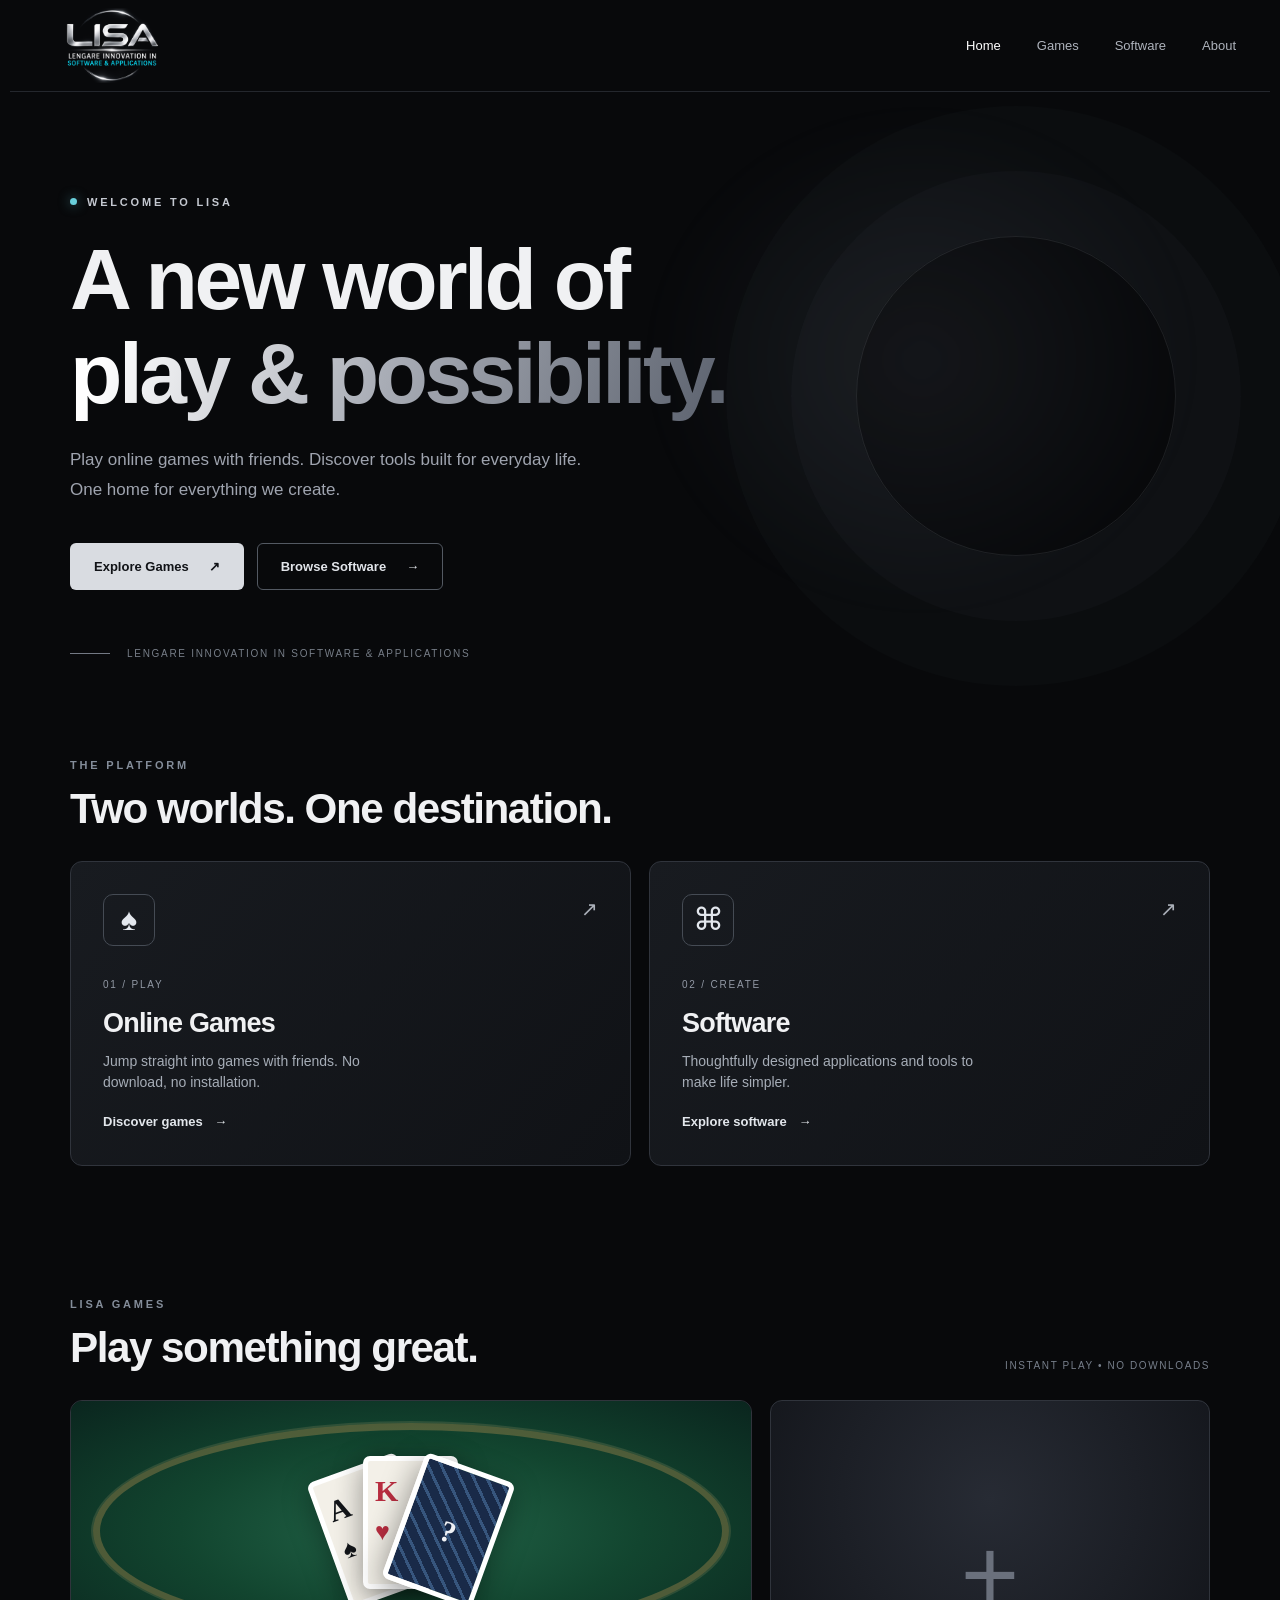
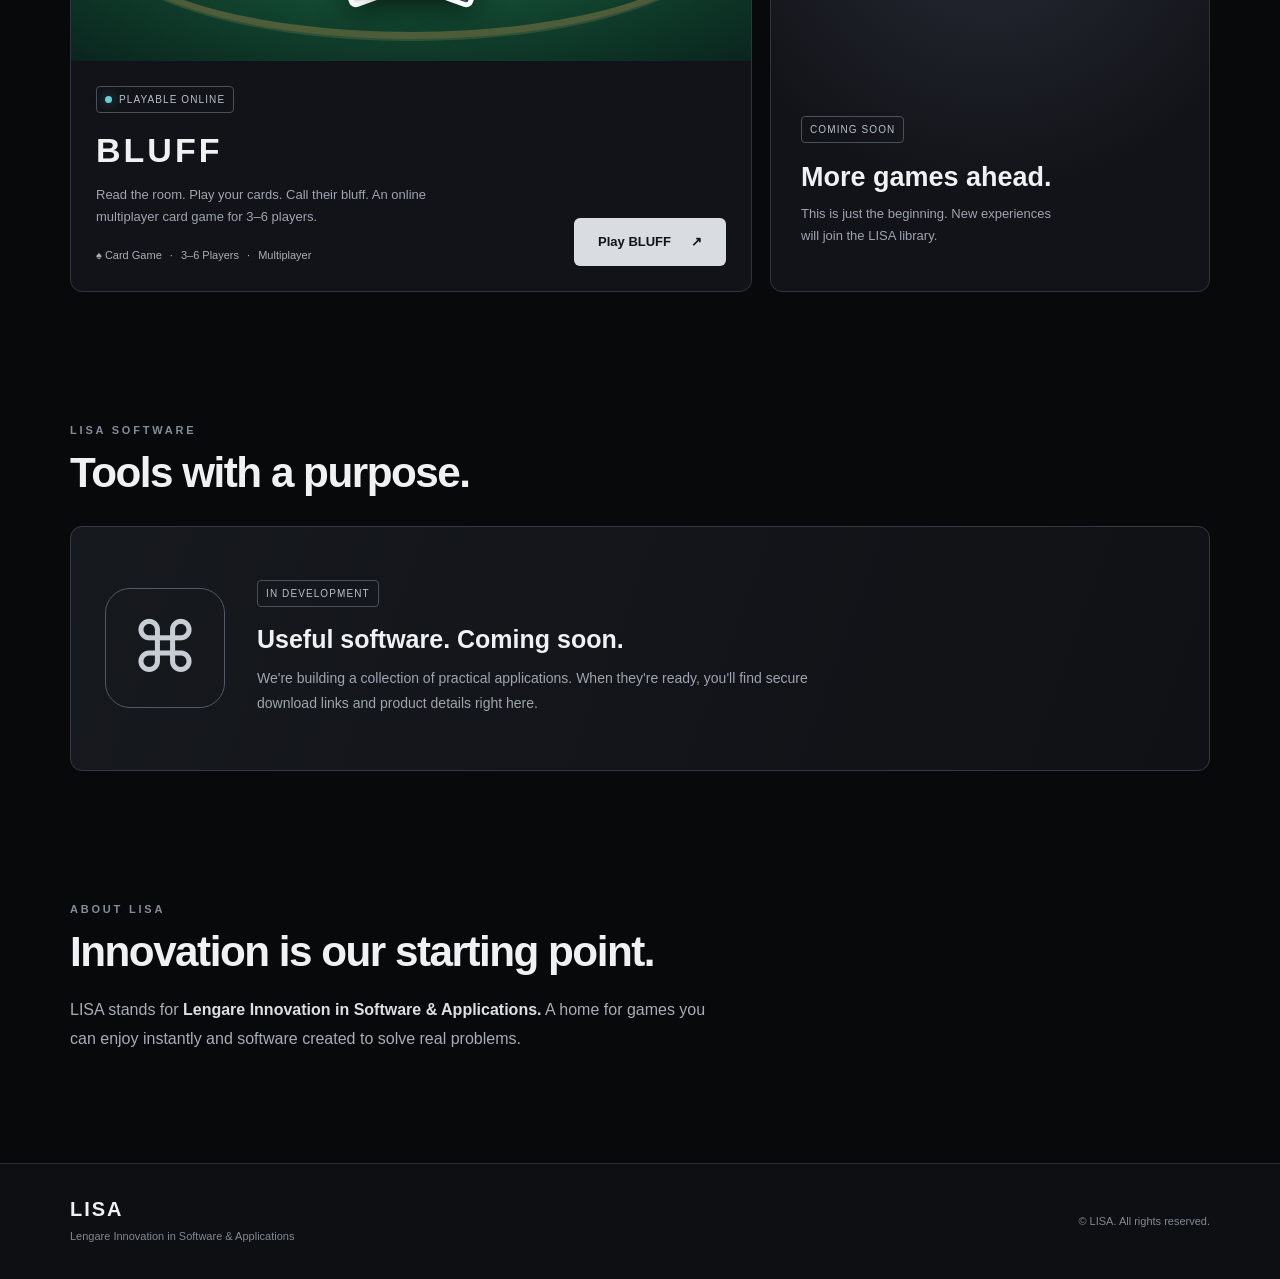
==== index.html @ 3a9e1eb2 "Add files via upload" ====
<!DOCTYPE html>
<html lang="en">

<head>
    <meta charset="UTF-8">
    <meta name="viewport" content="width=device-width, initial-scale=1.0">
    <meta name="theme-color" content="#08090b">
    <meta name="description"
        content="LISA — Lengare Innovation in Software & Applications. Play games online and discover useful software.">
    <title>LISA | Games & Software</title>
    <link rel="icon" type="image/png" href="assets/lisa-logo.png">
    <link rel="stylesheet" href="style.css">
    <script src="script.js" defer></script>
</head>

<body>
    <div class="ambient ambient-one" aria-hidden="true"></div>

    <header class="site-header">
        <a class="brand" href="#home" aria-label="LISA Home">
            <img src="assets/lisa-logo.png" alt="LISA — Lengare Innovation in Software & Applications">
        </a>

        <button class="menu-toggle" id="menuToggle" aria-controls="siteNav" aria-expanded="false"
            aria-label="Open navigation">
            <span></span><span></span><span></span>
        </button>

        <nav id="siteNav" class="site-nav" aria-label="Main navigation">
            <a href="#home" class="nav-link active">Home</a>
            <a href="#games" class="nav-link">Games</a>
            <a href="#software" class="nav-link">Software</a>
            <a href="#about" class="nav-link">About</a>
        </nav>
    </header>

    <main>
        <section class="hero container" id="home" aria-labelledby="hero-title">
            <div class="eyebrow">
                <span class="light-dot"></span> WELCOME TO LISA
            </div>

            <h1 id="hero-title">
                A new world of<br>
                <em>play & possibility.</em>
            </h1>

            <p class="hero-copy">
                Play online games with friends. Discover tools built for everyday life.
                One home for everything we create.
            </p>

            <div class="hero-actions">
                <a class="button button-primary" href="#games">
                    Explore Games <span aria-hidden="true">↗</span>
                </a>
                <a class="button button-ghost" href="#software">
                    Browse Software <span aria-hidden="true">→</span>
                </a>
            </div>

            <div class="hero-label">
                <span class="hero-line"></span>
                LENGARE INNOVATION IN SOFTWARE & APPLICATIONS
            </div>

            <div class="hero-glow" aria-hidden="true"></div>
        </section>

        <section class="section container" id="explore" aria-labelledby="explore-title">
            <div class="section-top">
                <div>
                    <p class="section-kicker">THE PLATFORM</p>
                    <h2 id="explore-title">Two worlds. One destination.</h2>
                </div>
            </div>

            <div class="category-grid">
                <a class="category-card" href="#games">
                    <div class="category-top">
                        <span class="category-icon">♠</span>
                        <span class="small-arrow">↗</span>
                    </div>
                    <div>
                        <span class="category-number">01 / PLAY</span>
                        <h3>Online Games</h3>
                        <p>Jump straight into games with friends. No download, no installation.</p>
                        <span class="category-cta">Discover games <span aria-hidden="true">→</span></span>
                    </div>
                </a>

                <a class="category-card" href="#software">
                    <div class="category-top">
                        <span class="category-icon">⌘</span>
                        <span class="small-arrow">↗</span>
                    </div>
                    <div>
                        <span class="category-number">02 / CREATE</span>
                        <h3>Software</h3>
                        <p>Thoughtfully designed applications and tools to make life simpler.</p>
                        <span class="category-cta">Explore software <span aria-hidden="true">→</span></span>
                    </div>
                </a>
            </div>
        </section>

        <section class="section container" id="games" aria-labelledby="games-title">
            <div class="section-top">
                <div>
                    <p class="section-kicker">LISA GAMES</p>
                    <h2 id="games-title">Play something great.</h2>
                </div>
                <span class="section-aside">INSTANT PLAY • NO DOWNLOADS</span>
            </div>

            <div class="game-grid">
                <article class="game-card featured-game">
                    <div class="game-art" aria-hidden="true">
                        <div class="table-ring">
                            <span class="play-card card-a">A<span>♠</span></span>
                            <span class="play-card card-b">K<span>♥</span></span>
                            <span class="play-card card-c">?</span>
                        </div>
                    </div>

                    <div class="game-info">
                        <div>
                            <span class="tag live-tag">
                                <span class="light-dot"></span> PLAYABLE ONLINE
                            </span>

                            <h3>BLUFF</h3>

                            <p>
                                Read the room. Play your cards. Call their bluff.
                                An online multiplayer card game for 3–6 players.
                            </p>

                            <span class="meta">
                                ♠ Card Game
                                <span class="dot-separator">·</span>
                                3–6 Players
                                <span class="dot-separator">·</span>
                                Multiplayer
                            </span>
                        </div>

                        <a class="button button-primary" id="bluffPlay" href="#games">
                            Play BLUFF <span aria-hidden="true">↗</span>
                        </a>
                    </div>
                </article>

                <div class="coming-card">
                    <div class="coming-symbol">+</div>
                    <span class="tag">COMING SOON</span>
                    <h3>More games ahead.</h3>
                    <p>
                        This is just the beginning.
                        New experiences will join the LISA library.
                    </p>
                </div>
            </div>
        </section>

        <section class="section container" id="software" aria-labelledby="software-title">
            <div class="section-top">
                <div>
                    <p class="section-kicker">LISA SOFTWARE</p>
                    <h2 id="software-title">Tools with a purpose.</h2>
                </div>
            </div>

            <div class="software-banner">
                <div class="software-mark" aria-hidden="true">⌘</div>
                <div>
                    <span class="tag">IN DEVELOPMENT</span>
                    <h3>Useful software. Coming soon.</h3>
                    <p>
                        We're building a collection of practical applications.
                        When they're ready, you'll find secure download links
                        and product details right here.
                    </p>
                </div>
            </div>
        </section>

        <section class="section container about-section" id="about" aria-labelledby="about-title">
            <p class="section-kicker">ABOUT LISA</p>
            <h2 id="about-title">Innovation is our starting point.</h2>
            <p>
                LISA stands for
                <strong>Lengare Innovation in Software & Applications.</strong>
                A home for games you can enjoy instantly and software
                created to solve real problems.
            </p>
        </section>
    </main>

    <footer class="site-footer">
        <div class="container footer-inner">
            <div>
                <strong>LISA</strong>
                <p>Lengare Innovation in Software & Applications</p>
            </div>
            <span>© <span id="year"></span> LISA. All rights reserved.</span>
        </div>
    </footer>

    <div class="toast" id="toast" role="status" aria-live="polite"></div>
</body>

</html>
---- style.css ----
:root{color-scheme:dark;--bg:#08090b;--panel:#121418;--panel2:#181a1f;--line:#2f333b;--text:#f0f1f3;--muted:#9fa4af;--silver:#cbd0d8;--cyan:#69cfdb}
*{box-sizing:border-box}html{scroll-behavior:smooth;scroll-padding-top:105px}body{margin:0;background:var(--bg);font-family:Inter,"Segoe UI",Arial,sans-serif;color:var(--text);line-height:1.5}a{color:inherit;text-decoration:none}button{font:inherit}.container{width:min(1140px,calc(100% - 48px));margin-inline:auto}.ambient{position:absolute;z-index:-1;pointer-events:none;filter:blur(5px)}.ambient-one{top:90px;right:5%;width:46vw;height:540px;background:radial-gradient(ellipse,rgba(95,103,119,.14),transparent 67%)}.site-header{height:92px;display:flex;align-items:center;justify-content:space-between;max-width:1260px;margin:auto;padding:12px 34px;border-bottom:1px solid #24272d}.brand img{width:135px;height:auto;display:block;mix-blend-mode:screen}.site-nav{display:flex;gap:36px}.nav-link{font-size:13px;color:#aeb3bc;transition:color .2s}.nav-link:hover,.nav-link.active{color:white}.menu-toggle{display:none;background:none;border:0;cursor:pointer}.menu-toggle span{display:block;width:24px;height:2px;background:white;margin:5px}.hero{min-height:600px;position:relative;display:flex;flex-direction:column;justify-content:center;align-items:flex-start;isolation:isolate;padding-block:80px}.eyebrow,.section-kicker{font-size:11px;color:#c4c8d0;font-weight:650;letter-spacing:2.8px}.eyebrow{display:flex;gap:10px;align-items:center}.light-dot{width:7px;height:7px;display:inline-block;border-radius:50%;background:var(--cyan);box-shadow:0 0 12px rgba(105,207,219,.55)}h1,h2,h3,p{margin-top:0}h1{margin:22px 0 24px;font-size:clamp(45px,6.7vw,91px);letter-spacing:-3.5px;line-height:1.1;font-weight:620;max-width:900px}h1 em{font-style:normal;background:linear-gradient(110deg,#fff 6%,#a9adb6 48%,#626874 95%);background-clip:text;color:transparent}.hero-copy{font-size:17px;line-height:1.8;color:var(--muted);max-width:540px}.hero-actions{display:flex;gap:13px;flex-wrap:wrap;margin-top:20px}.button{display:inline-flex;align-items:center;justify-content:center;gap:20px;padding:13px 23px;border:1px solid transparent;border-radius:6px;font-size:13px;font-weight:650;transition:transform .2s,background .2s,border-color .2s}.button:hover{transform:translateY(-2px)}.button-primary{background:#d9dce1;color:#111317}.button-primary:hover{background:#fff}.button-ghost{border-color:#535962;color:#e2e5ea}.button-ghost:hover{border-color:#f2f3f4;background:#1b1d21}.hero-label{position:absolute;bottom:31px;font-size:10px;letter-spacing:1.7px;color:#777e88;display:flex;gap:17px;align-items:center}.hero-line{width:40px;height:1px;background:#737984}.hero-glow{position:absolute;z-index:-1;right:3%;top:24%;width:320px;height:320px;border:1px solid rgba(217,222,232,.1);border-radius:50%;box-shadow:0 0 0 65px rgba(200,207,220,.018),0 0 0 130px rgba(200,207,220,.014)}.section{padding-block:65px}.section-top{display:flex;align-items:end;justify-content:space-between;margin-bottom:27px;gap:20px}.section-kicker{color:#848d9a;margin:0 0 10px}h2{font-size:clamp(27px,3.3vw,43px);letter-spacing:-1.5px;line-height:1.2;margin:0;font-weight:600}.section-aside{color:#777f8b;font-size:10px;letter-spacing:1.6px;white-space:nowrap}.category-grid{display:grid;grid-template-columns:repeat(2,minmax(0,1fr));gap:18px}.category-card{min-height:305px;display:flex;flex-direction:column;justify-content:space-between;padding:32px;border:1px solid #30343c;border-radius:12px;background:linear-gradient(130deg,#181b20,#101216);transition:transform .2s,border-color .2s,background .2s}.category-card:hover{transform:translateY(-4px);border-color:#7e8794;background:linear-gradient(130deg,#22262c,#111317)}.category-top{display:flex;justify-content:space-between;align-items:start}.category-icon{display:inline-flex;align-items:center;justify-content:center;width:52px;height:52px;border-radius:10px;border:1px solid #454b54;font-size:31px;color:#e3e7ed}.small-arrow{font-size:20px;color:#abb0b9}.category-number{font-size:10px;letter-spacing:1.8px;color:#9299a5}.category-card h3{font-size:27px;letter-spacing:-.8px;margin:8px 0}.category-card p{color:#a6adb7;font-size:14px;max-width:320px;margin-bottom:16px}.category-cta{font-size:13px;font-weight:650;color:#e3e7ec}.category-cta span{margin-left:8px}.game-grid{display:grid;grid-template-columns:1.55fr 1fr;gap:18px}.game-card,.coming-card{border:1px solid #30343c;border-radius:12px;overflow:hidden;background:#111318}.game-art{height:260px;display:grid;place-items:center;background:radial-gradient(ellipse at 50% 50%,#226448 0%,#12452f 48%,#0a251e 100%);position:relative}.game-art:before{content:"";position:absolute;inset:22px;border:7px solid rgba(188,147,80,.36);border-radius:50%;box-shadow:0 0 0 2px rgba(235,199,133,.14)}.table-ring{position:relative;width:170px;height:170px}.play-card{position:absolute;width:95px;height:133px;background:#f3f0e8;border:5px solid white;color:#121519;border-radius:7px;box-shadow:0 8px 30px #0006;font-family:Georgia,serif;font-weight:bold;font-size:30px;padding:7px}.play-card span{display:block;font-size:25px}.card-a{left:0;top:18px;transform:rotate(-20deg)}.card-b{left:37px;top:10px;transform:rotate(0);color:#b82d40}.card-c{left:75px;top:18px;transform:rotate(20deg);background:repeating-linear-gradient(45deg,#192a48,#192a48 9px,#37567e 9px,#37567e 12px);color:#eff1f5;text-align:center;padding-top:40px}.game-info{padding:25px;display:flex;justify-content:space-between;align-items:end;gap:20px}.tag{font-size:10px;letter-spacing:1.1px;color:#b9c0cb;border:1px solid #4a5059;border-radius:4px;padding:5px 8px;display:inline-flex;gap:7px;align-items:center}.game-info h3{font-size:34px;letter-spacing:3px;margin:12px 0 8px}.game-info p{color:var(--muted);font-size:13px;max-width:390px;line-height:1.7}.meta{color:#a8afba;font-size:11px}.dot-separator{padding:0 5px}.game-info .button{white-space:nowrap}.coming-card{min-height:420px;display:flex;flex-direction:column;justify-content:end;padding:30px;background:radial-gradient(circle at 50% 20%,#272b34,#111318 66%)}.coming-symbol{font-size:100px;font-weight:200;text-align:center;color:#6a707c;flex:1;display:grid;place-items:center}.coming-card .tag{align-self:flex-start}.coming-card h3{font-size:27px;margin:14px 0 6px}.coming-card p{font-size:13px;line-height:1.7;color:var(--muted);max-width:260px}.software-banner{min-height:245px;padding:34px;display:flex;gap:32px;align-items:center;border:1px solid #343943;border-radius:12px;background:linear-gradient(110deg,#16191e,#0f1115)}.software-mark{width:120px;height:120px;flex:none;border:1px solid #535a64;border-radius:25px;color:#c8cdd5;font-size:70px;display:grid;place-items:center}.software-banner h3{font-size:25px;margin:14px 0 8px}.software-banner p{max-width:600px;color:var(--muted);font-size:14px;line-height:1.8;margin:0}.about-section{padding-bottom:110px}.about-section p:last-child{color:#a7adb7;line-height:1.8;max-width:650px;margin:18px 0 0}.about-section strong{color:#dce0e5;font-weight:600}.site-footer{border-top:1px solid #2b2f35;background:#0d0f12;padding:30px 0}.footer-inner{display:flex;align-items:center;justify-content:space-between;gap:16px}.footer-inner strong{font-size:20px;letter-spacing:2px}.footer-inner p,.footer-inner>span{color:#818995;font-size:11px;margin:4px 0}.toast{position:fixed;bottom:22px;left:50%;transform:translate(-50%,20px);opacity:0;pointer-events:none;padding:12px 18px;border:1px solid #626a76;border-radius:8px;background:#20252c;color:white;max-width:calc(100% - 24px);text-align:center;font-size:13px;transition:opacity .25s,transform .25s;z-index:20}.toast.visible{opacity:1;transform:translate(-50%,0)}
@media(max-width:850px){.game-grid{grid-template-columns:1fr}.game-art{height:300px}.hero-glow{opacity:.45}.game-info{align-items:center}}@media(max-width:640px){.container{width:min(100% - 32px,1140px)}.site-header{height:80px;padding:10px 17px}.brand img{width:112px}.menu-toggle{display:block;position:relative;z-index:5}.site-nav{display:none;position:absolute;z-index:4;left:0;right:0;top:80px;background:#121418;border-bottom:1px solid #3b404a;flex-direction:column;gap:0;padding:10px 20px}.site-nav.open{display:flex}.nav-link{padding:13px 8px}.hero{min-height:540px;padding-block:70px 95px}h1{letter-spacing:-2px}.hero-copy{font-size:15px}.hero-label{font-size:8px;letter-spacing:.8px}.hero-glow{right:-60px;width:200px;height:200px}.section{padding-block:45px}.section-top{display:block}.section-aside{display:block;margin-top:13px}.category-grid{grid-template-columns:1fr}.category-card{min-height:260px;padding:25px}.game-info{flex-direction:column;align-items:flex-start}.game-info .button{width:100%}.game-art{height:230px}.software-banner{padding:24px;display:block}.software-mark{height:70px;width:70px;font-size:40px;border-radius:15px;margin-bottom:20px}.footer-inner{flex-direction:column;align-items:flex-start}}
@media(prefers-reduced-motion:reduce){html{scroll-behavior:auto}*,*:before,*:after{transition-duration:.01ms!important;animation-duration:.01ms!important}}
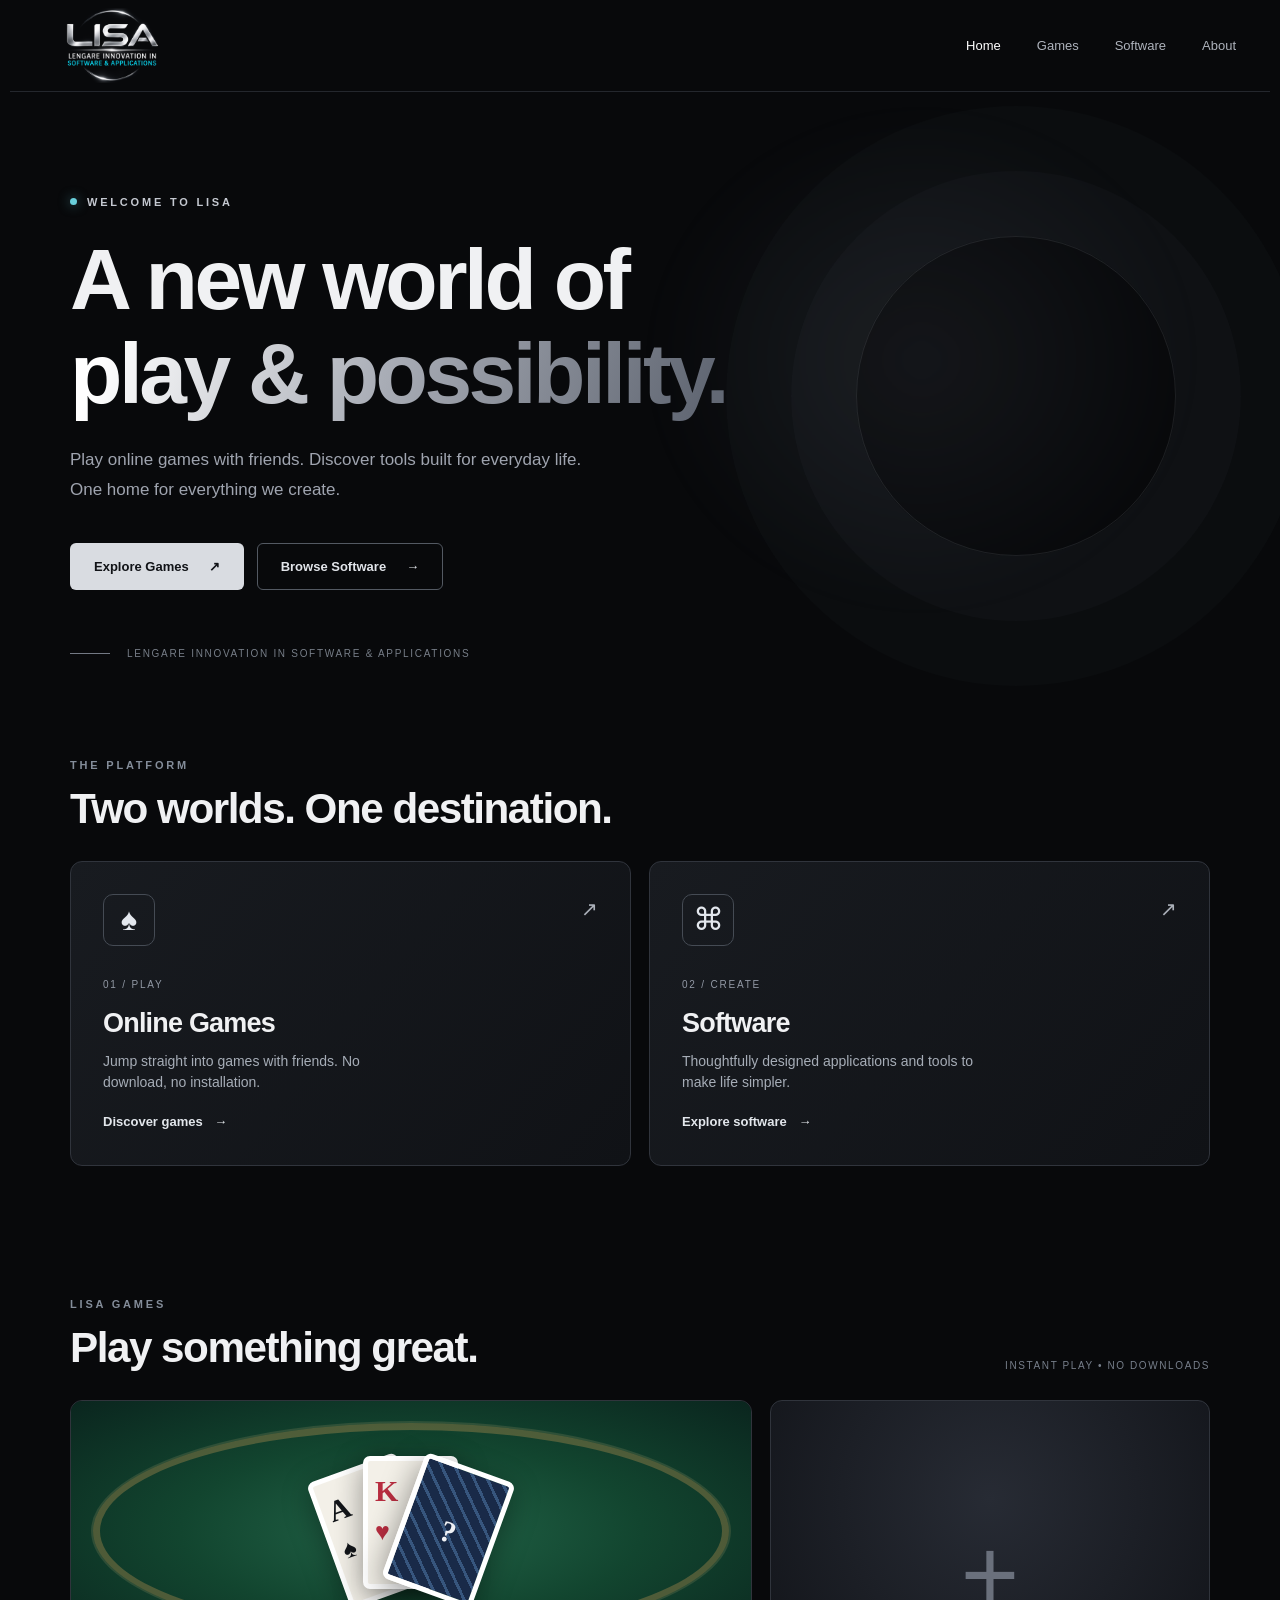
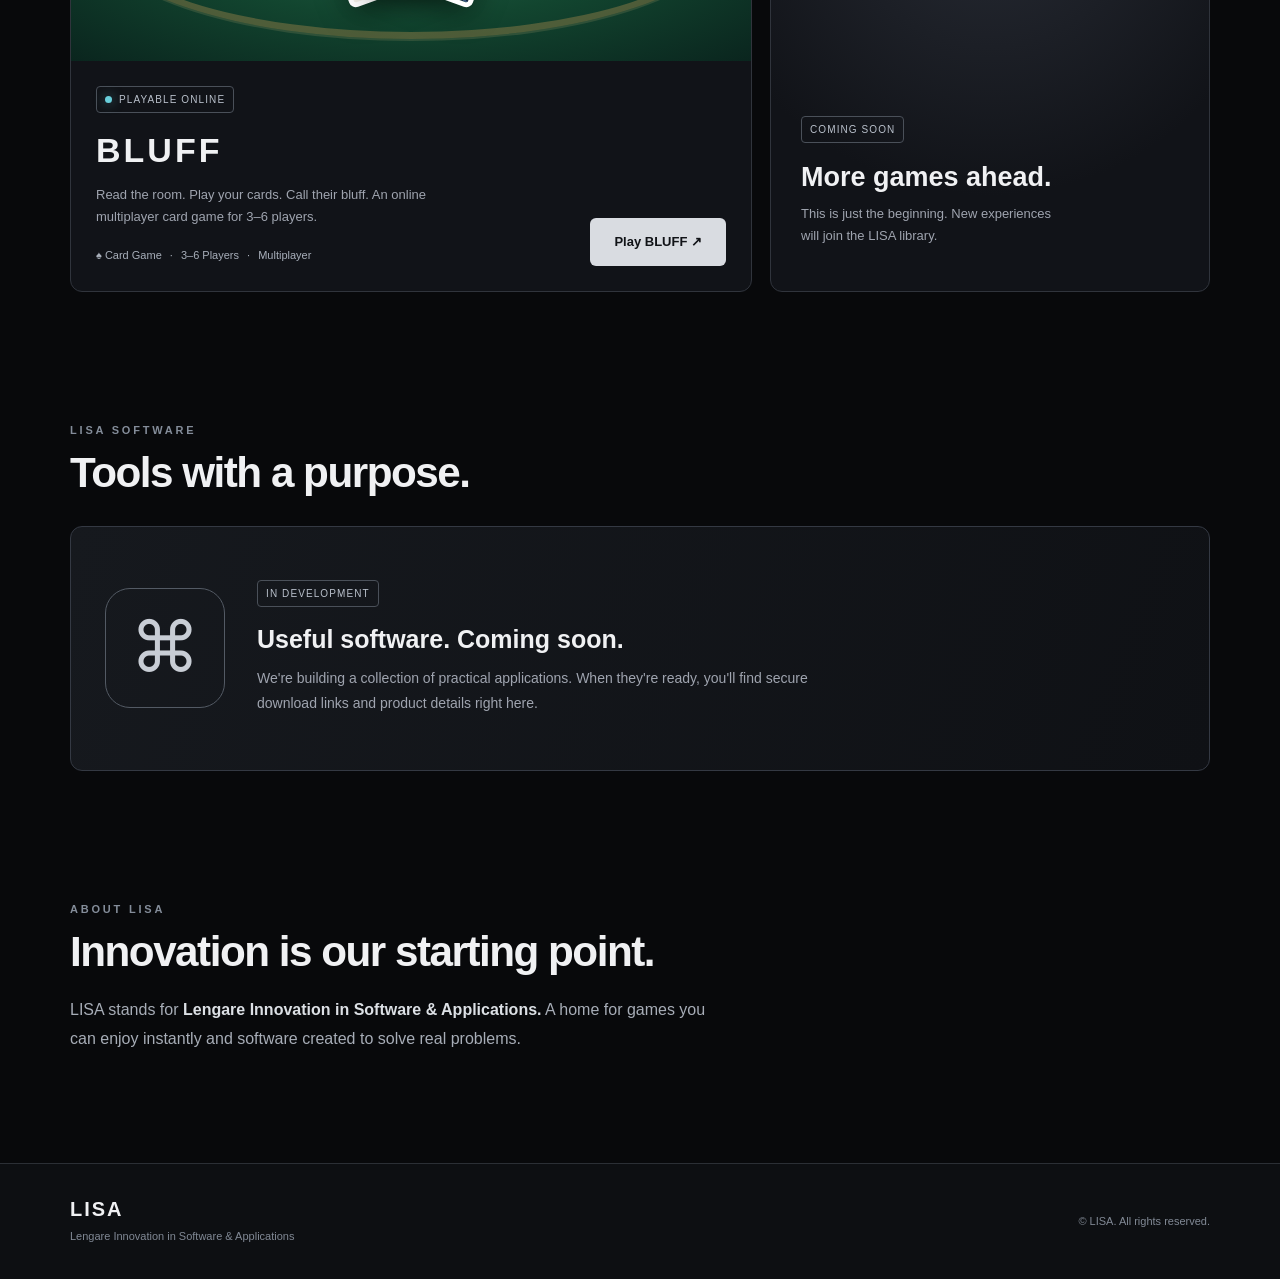
==== commit eb44311f: "Fix HTML formatting and add new game link" ====
--- a/index.html
+++ b/index.html
@@ -145,9 +145,12 @@
                             </span>
                         </div>
 
-                        <a class="button button-primary" id="bluffPlay" href="#games">
-                            Play BLUFF <span aria-hidden="true">↗</span>
-                        </a>
+                        <a class="button button-primary"
+   href="https://YOUR-BLUFF-RENDER-URL.onrender.com"
+   target="_blank"
+   rel="noopener noreferrer">
+  Play BLUFF ↗
+</a>
                     </div>
                 </article>
 
@@ -210,4 +213,4 @@
     <div class="toast" id="toast" role="status" aria-live="polite"></div>
 </body>
 
-</html>+</html>
